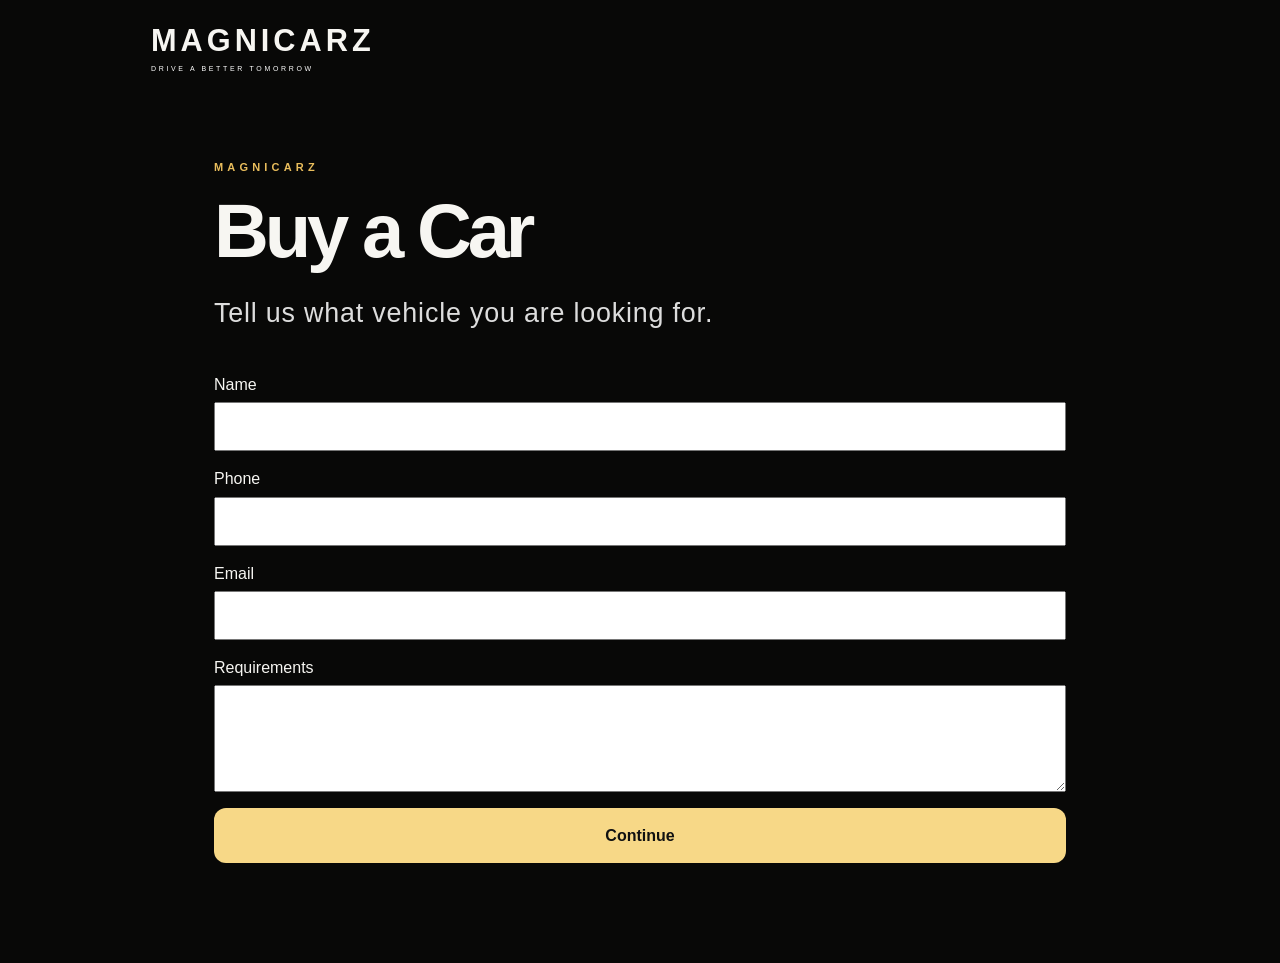
==== workflows/buy-a-car.html @ d4eb0601 "upload magnicarz barcode files Initial raw files of firstgn" ====
<!doctype html>
<html lang="en"><head><meta charset="utf-8"><meta name="viewport" content="width=device-width,initial-scale=1"><title>Buy a Car | Magnicarz</title>
<link rel="stylesheet" href="../styles.css"></head>
<body>
<header class="site-header" style="position:relative"><a class="brand" href="../index.html"><span class="brand-mark"></span><span><strong>MAGNICARZ</strong><small>DRIVE A BETTER TOMORROW</small></span></a></header>
<main style="max-width:900px;margin:auto;padding:60px 24px 100px">
<p class="section-kicker">MAGNICARZ</p><h1 style="font-size:clamp(42px,7vw,76px)">Buy a Car</h1><p class="hero-copy">Tell us what vehicle you are looking for.</p>
<form style="margin-top:40px;display:grid;gap:16px" onsubmit="event.preventDefault();alert('Workflow form ready for backend/Zoho CRM integration.');">
<label>Name<input required name="name" style="display:block;width:100%;padding:15px;margin-top:6px"></label>
<label>Phone<input required name="phone" type="tel" style="display:block;width:100%;padding:15px;margin-top:6px"></label>
<label>Email<input name="email" type="email" style="display:block;width:100%;padding:15px;margin-top:6px"></label>
<label>Requirements<textarea name="requirements" rows="5" style="display:block;width:100%;padding:15px;margin-top:6px"></textarea></label>
<button type="submit" style="padding:16px;border:0;border-radius:12px;background:#f7d887;color:#111;font-weight:700">Continue</button>
</form></main></body></html>
---- styles.css ----
*{box-sizing:border-box}
:root{
  --bg:#080807;--surface:#10100e;--surface-2:#161510;--gold:#e9bd5c;
  --gold-light:#f7d887;--text:#f7f6f2;--muted:#bdbbb5;--line:rgba(255,255,255,.22);
  --max:1180px;--radius:18px
}
html{scroll-behavior:smooth}
body{margin:0;background:var(--bg);color:var(--text);font-family:Inter,Arial,sans-serif;line-height:1.45}
a{color:inherit;text-decoration:none}
button{font:inherit}
.sr-only,.skip-link{position:absolute;width:1px;height:1px;padding:0;margin:-1px;overflow:hidden;clip:rect(0,0,0,0);white-space:nowrap;border:0}
.skip-link:focus{width:auto;height:auto;clip:auto;z-index:9999;top:12px;left:12px;padding:10px 14px;background:#fff;color:#000;border-radius:8px}
.site-header{position:absolute;z-index:20;top:0;left:0;right:0;max-width:var(--max);margin:auto;padding:26px 34px;display:flex;align-items:flex-start;justify-content:space-between}
.brand{display:flex;align-items:center;gap:9px}
.brand-mark{width:58px;display:block}
.brand-mark svg{width:100%;fill:none;stroke:var(--gold);stroke-width:2.2}
.brand strong{display:block;font-family:Montserrat,sans-serif;letter-spacing:.13em;font-size:clamp(20px,2.4vw,34px);line-height:1}
.brand small{display:block;margin-top:7px;font-size:7px;letter-spacing:.38em;color:#fff}
.menu-btn{width:58px;height:58px;border:1px solid rgba(255,255,255,.25);border-radius:12px;background:rgba(8,8,7,.65);backdrop-filter:blur(10px);display:grid;place-content:center;gap:5px;cursor:pointer}
.menu-btn span:not(.sr-only){display:block;width:30px;height:2px;background:#fff}
.mobile-menu{display:none;position:absolute;right:34px;top:92px;background:#11110f;border:1px solid var(--line);padding:12px;border-radius:12px;min-width:170px}
.mobile-menu.open{display:grid}
.mobile-menu a{padding:12px;border-radius:8px}.mobile-menu a:hover{background:#222018;color:var(--gold-light)}
.hero{min-height:680px;position:relative;display:flex;align-items:flex-end;background-image:url("hero-bg.jpg");background-size:cover;background-position:center top}
.hero-overlay{position:absolute;inset:0;background:linear-gradient(90deg,rgba(5,5,4,.96) 0%,rgba(5,5,4,.74) 39%,rgba(5,5,4,.12) 80%),linear-gradient(0deg,var(--bg) 0%,transparent 25%,rgba(0,0,0,.18) 100%)}
.hero-content{position:relative;z-index:1;width:100%;max-width:var(--max);margin:auto;padding:190px 34px 70px}
.eyebrow,.section-kicker{color:var(--gold);letter-spacing:.38em;font-size:11px;font-weight:600;margin:0 0 18px}
.eyebrow span{display:inline-block;width:1px;height:11px;background:var(--gold);margin:0 13px -2px}
h1{font-size:clamp(48px,7vw,88px);line-height:.98;letter-spacing:-.055em;max-width:720px;margin:0;font-weight:800}
h1 em{display:block;color:var(--gold-light);font-style:normal}
.hero-copy{font-size:clamp(18px,2.1vw,28px);color:#ddd;letter-spacing:.03em;margin:26px 0 0}
.services{max-width:var(--max);margin:-1px auto 0;padding:55px 34px 60px;background:var(--bg)}
.section-heading{display:none}
.service-list{display:grid;gap:18px}
.service-card{min-height:132px;border:1px solid var(--line);border-radius:var(--radius);background:linear-gradient(100deg,rgba(25,24,20,.94),rgba(10,10,9,.82));display:grid;grid-template-columns:122px 1fr 58px;align-items:center;gap:28px;padding:18px 26px;transition:transform .2s ease,border-color .2s ease,background .2s ease}
.service-card:hover,.service-card:focus-visible{transform:translateY(-2px);border-color:rgba(233,189,92,.72);background:#15140f}
.service-card:focus-visible{outline:2px solid var(--gold-light);outline-offset:4px}
.service-icon{width:120px;height:96px;border:1px solid rgba(233,189,92,.16);border-radius:16px;display:grid;place-items:center;background:rgba(233,189,92,.035)}
.service-icon svg{width:58px;height:58px;fill:none;stroke:var(--gold-light);stroke-width:1.8;stroke-linecap:round;stroke-linejoin:round}
.service-copy strong{display:block;font-size:clamp(22px,3vw,34px);line-height:1.05}
.service-copy small{display:block;color:var(--muted);font-size:clamp(14px,1.7vw,21px);margin-top:9px}
.arrow{width:56px;height:56px;border-radius:50%;display:grid;place-items:center;background:var(--gold-light);color:#16130c;font-size:34px;font-weight:400;line-height:1}
.contact-strip{border-top:1px solid rgba(255,255,255,.04);max-width:var(--max);margin:auto;padding:20px 34px 30px;text-align:center}
.contact-strip>p{color:var(--gold);letter-spacing:.42em;font-size:11px;margin:0 0 18px}
.contact-strip>p span{color:#e7e3d9}
.gold-rule{width:76px;height:2px;background:var(--gold);margin:0 auto 28px}
.contact-links{display:grid;grid-template-columns:repeat(4,1fr)}
.contact-links a{min-height:70px;display:grid;place-items:center;gap:7px;border-right:1px solid rgba(233,189,92,.28)}
.contact-links a:last-child{border-right:0}
.contact-links span{font-size:28px}.contact-links small{font-size:14px;color:#eee}
footer{text-align:center;padding:20px;color:#777;font-size:11px;border-top:1px solid rgba(255,255,255,.06)}
@media (min-width:900px){
  .hero{min-height:760px}
  .services{padding-top:70px}
  .service-list{grid-template-columns:1fr 1fr}
  .service-card{min-height:150px}
  .service-card:last-child{grid-column:1/-1}
}
@media (max-width:899px){
  .site-header{padding:22px 20px}.menu-btn{width:52px;height:52px}
  .mobile-menu{right:20px;top:82px}
  .hero{min-height:640px;background-position:62% top}
  .hero-content{padding:175px 20px 52px}
  .services{padding:26px 20px 40px}
  .service-card{min-height:112px;grid-template-columns:92px 1fr 48px;gap:16px;padding:14px 15px}
  .service-icon{width:92px;height:82px;border-radius:14px}.service-icon svg{width:48px;height:48px}
  .arrow{width:46px;height:46px;font-size:27px}
  .contact-strip{padding:18px 20px 24px}
}
@media (max-width:560px){
  .brand-mark{width:43px}.brand strong{font-size:19px}.brand small{font-size:5.5px;letter-spacing:.32em}
  .hero{min-height:590px;background-position:62% top}
  .hero-content{padding-top:165px}
  .eyebrow{font-size:8px;letter-spacing:.25em}.eyebrow span{margin:0 7px -2px}
  h1{font-size:clamp(43px,13vw,60px);max-width:470px}
  .hero-copy{font-size:16px;line-height:1.55}
  .service-card{grid-template-columns:72px 1fr 40px;gap:13px;min-height:100px}
  .service-icon{width:72px;height:70px}.service-icon svg{width:39px;height:39px}
  .service-copy strong{font-size:20px}.service-copy small{font-size:13px;margin-top:5px}
  .arrow{width:38px;height:38px;font-size:22px}
  .contact-strip>p{font-size:8px;letter-spacing:.27em}
  .contact-links{grid-template-columns:repeat(2,1fr);gap:10px}
  .contact-links a{border-right:0;border-bottom:1px solid rgba(233,189,92,.18);padding:10px 0}
  .contact-links a:nth-child(odd){border-right:1px solid rgba(233,189,92,.22)}
}
@media (prefers-reduced-motion:reduce){html{scroll-behavior:auto}.service-card{transition:none}}
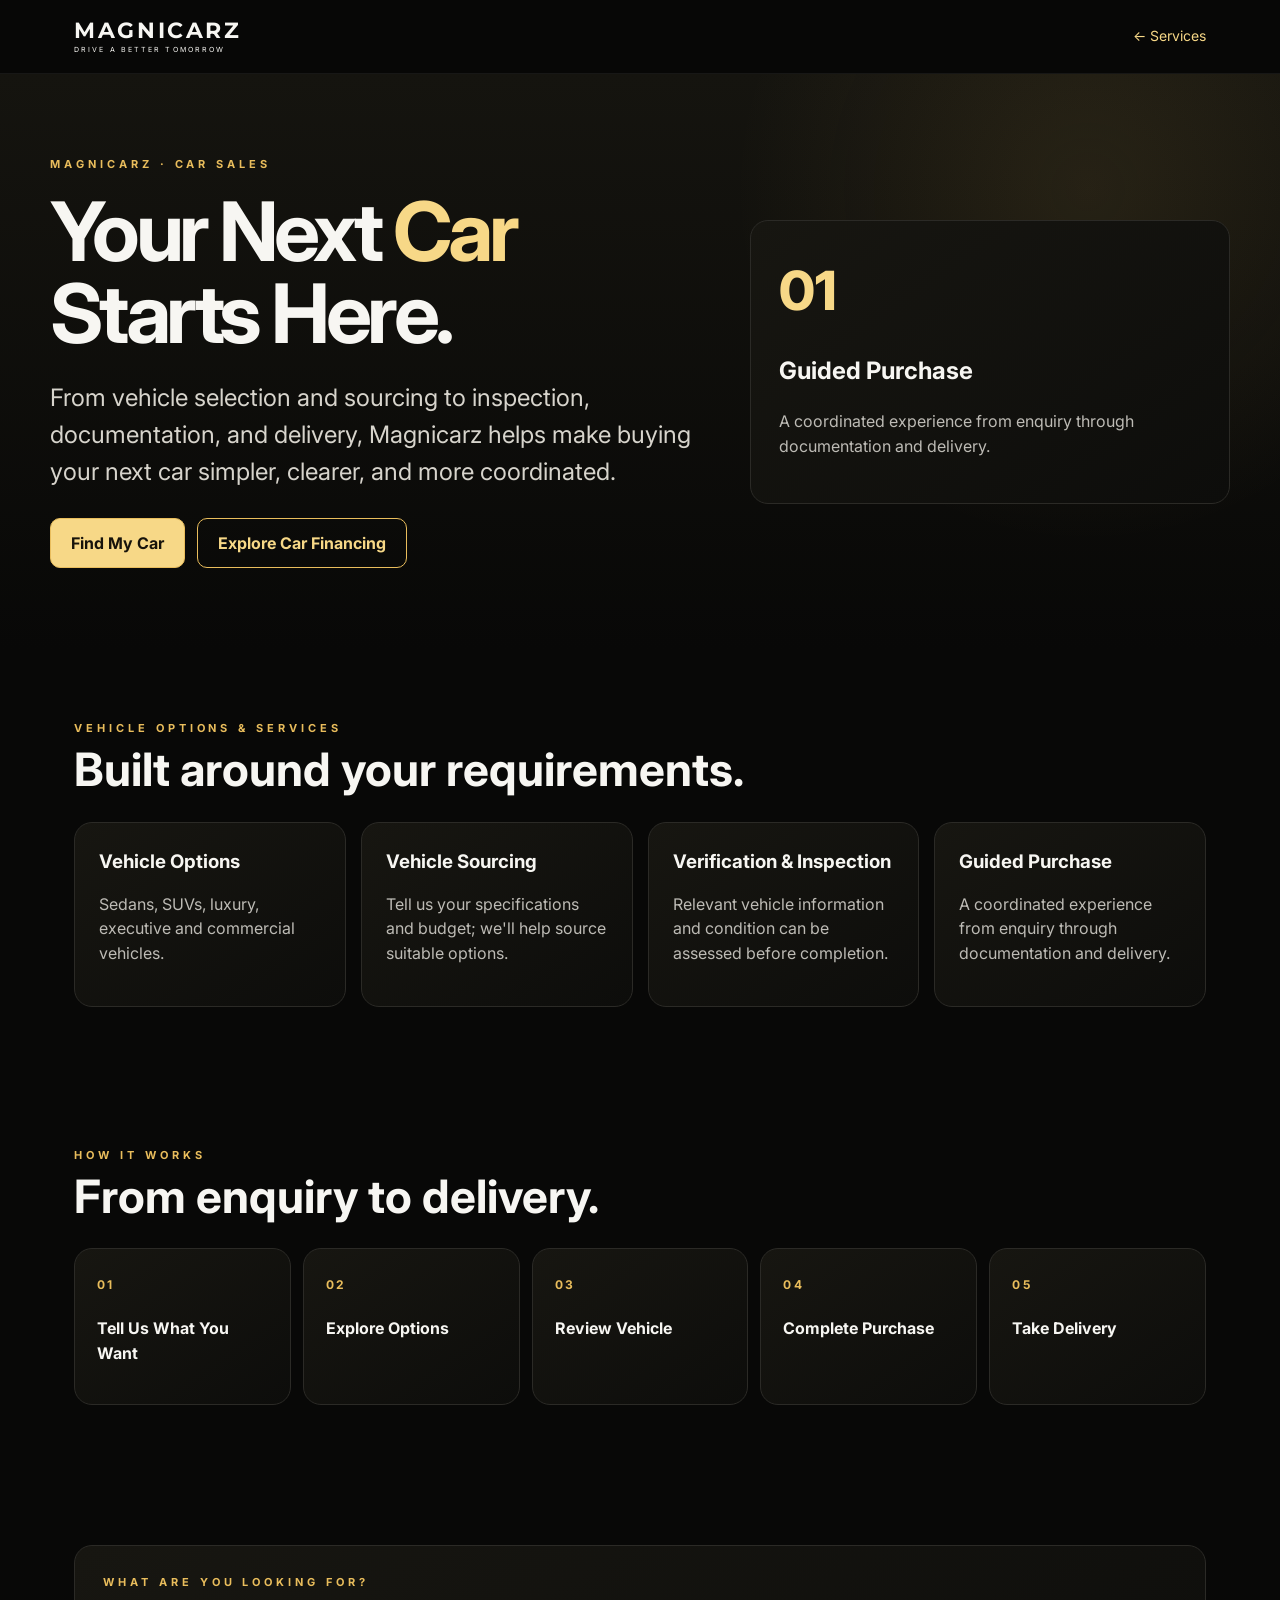
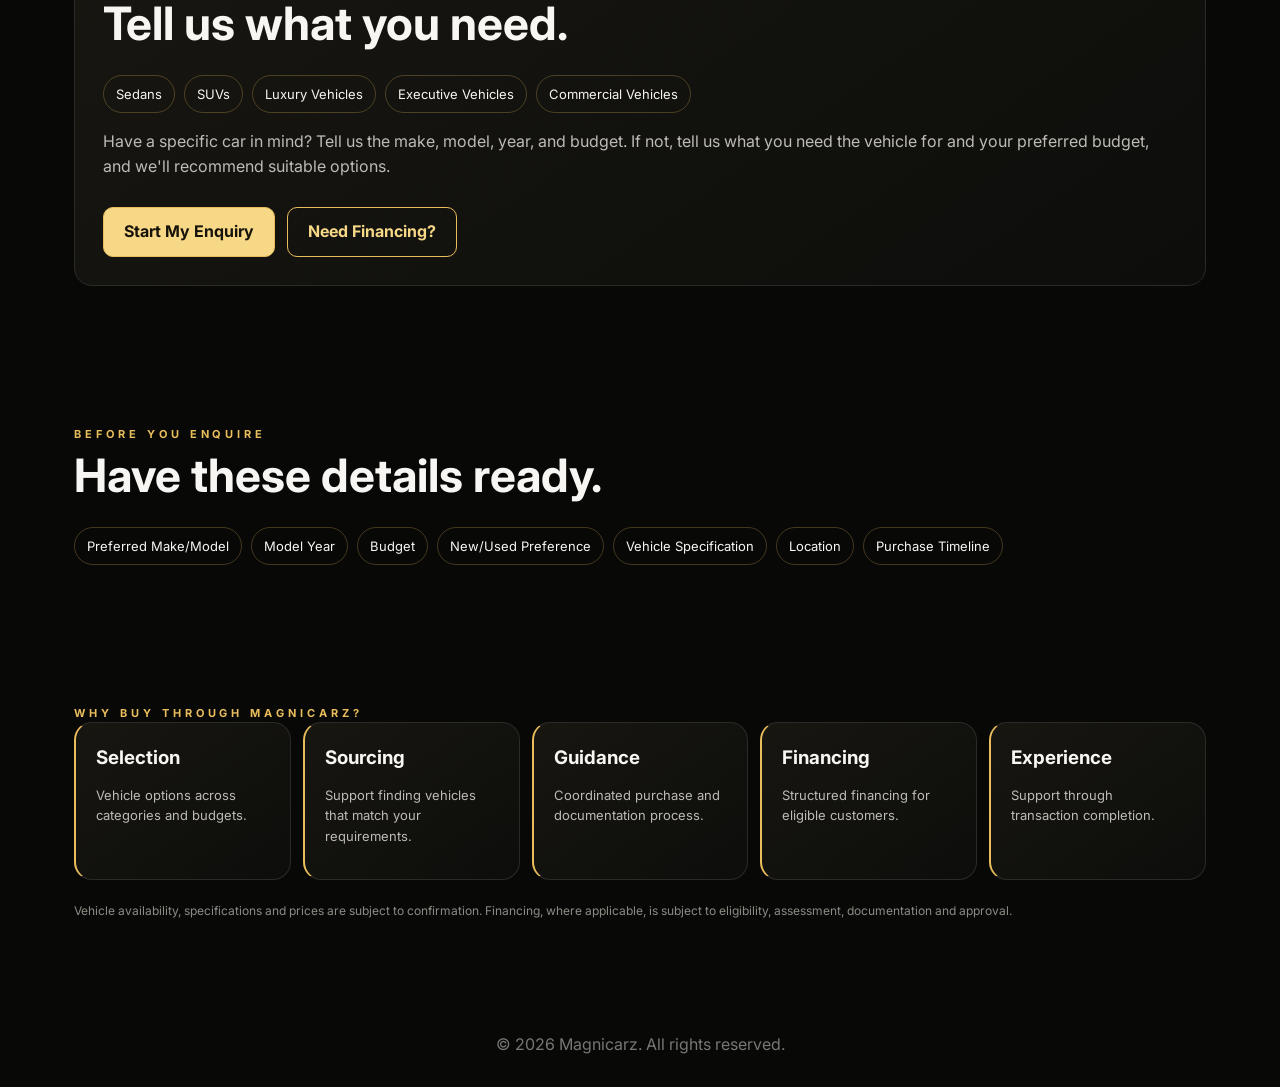
==== commit 58ae9b81: "upload buy-car and car-finance upload buy-a-car webpage and car-financing webpage" ====
--- a/workflows/buy-a-car.html
+++ b/workflows/buy-a-car.html
@@ -1,14 +1,8 @@
-<!doctype html>
-<html lang="en"><head><meta charset="utf-8"><meta name="viewport" content="width=device-width,initial-scale=1"><title>Buy a Car | Magnicarz</title>
-<link rel="stylesheet" href="../styles.css"></head>
-<body>
-<header class="site-header" style="position:relative"><a class="brand" href="../index.html"><span class="brand-mark"></span><span><strong>MAGNICARZ</strong><small>DRIVE A BETTER TOMORROW</small></span></a></header>
-<main style="max-width:900px;margin:auto;padding:60px 24px 100px">
-<p class="section-kicker">MAGNICARZ</p><h1 style="font-size:clamp(42px,7vw,76px)">Buy a Car</h1><p class="hero-copy">Tell us what vehicle you are looking for.</p>
-<form style="margin-top:40px;display:grid;gap:16px" onsubmit="event.preventDefault();alert('Workflow form ready for backend/Zoho CRM integration.');">
-<label>Name<input required name="name" style="display:block;width:100%;padding:15px;margin-top:6px"></label>
-<label>Phone<input required name="phone" type="tel" style="display:block;width:100%;padding:15px;margin-top:6px"></label>
-<label>Email<input name="email" type="email" style="display:block;width:100%;padding:15px;margin-top:6px"></label>
-<label>Requirements<textarea name="requirements" rows="5" style="display:block;width:100%;padding:15px;margin-top:6px"></textarea></label>
-<button type="submit" style="padding:16px;border:0;border-radius:12px;background:#f7d887;color:#111;font-weight:700">Continue</button>
-</form></main></body></html>+<!doctype html><html lang="en"><head><meta charset="utf-8"><meta name="viewport" content="width=device-width,initial-scale=1"><title>Car Sales | Magnicarz</title><link rel="stylesheet" href="../workflow.css"><link rel="preconnect" href="https://fonts.googleapis.com"><link href="https://fonts.googleapis.com/css2?family=Inter:wght@400;500;600;700;800&family=Montserrat:wght@500;600;700&display=swap" rel="stylesheet"></head><body><header class="wf-header"><div class="wf-nav"><a class="wf-brand" href="../index.html"><span><strong>MAGNICARZ</strong><small>DRIVE A BETTER TOMORROW</small></span></a><a class="back" href="../index.html">← Services</a></div></header>
+<section class="wf-hero"><div class="wf-grid"><div><div class="k">MAGNICARZ · CAR SALES</div><h1>Your Next <span>Car</span> Starts Here.</h1><p class="lead">From vehicle selection and sourcing to inspection, documentation, and delivery, Magnicarz helps make buying your next car simpler, clearer, and more coordinated.</p><div class="cta"><a class="btn primary" href="#enquire">Find My Car</a><a class="btn secondary" href="car-financing.html">Explore Car Financing</a></div></div><aside class="panel"><div class="num">01</div><h2>Guided Purchase</h2><p class="intro">A coordinated experience from enquiry through documentation and delivery.</p></aside></div></section>
+<section class="section"><div class="k">VEHICLE OPTIONS & SERVICES</div><h2>Built around your requirements.</h2><div class="cards"><article class="card"><h3>Vehicle Options</h3><p>Sedans, SUVs, luxury, executive and commercial vehicles.</p></article><article class="card"><h3>Vehicle Sourcing</h3><p>Tell us your specifications and budget; we'll help source suitable options.</p></article><article class="card"><h3>Verification & Inspection</h3><p>Relevant vehicle information and condition can be assessed before completion.</p></article><article class="card"><h3>Guided Purchase</h3><p>A coordinated experience from enquiry through documentation and delivery.</p></article></div></div></section>
+<section class="section"><div class="k">HOW IT WORKS</div><h2>From enquiry to delivery.</h2><div class="steps"><div class="step"><b>01</b><h3>Tell Us What You Want</h3></div><div class="step"><b>02</b><h3>Explore Options</h3></div><div class="step"><b>03</b><h3>Review Vehicle</h3></div><div class="step"><b>04</b><h3>Complete Purchase</h3></div><div class="step"><b>05</b><h3>Take Delivery</h3></div></div></section>
+<section id="enquire" class="section"><div class="panel"><div class="k">WHAT ARE YOU LOOKING FOR?</div><h2>Tell us what you need.</h2><div class="chips"><span class="chip">Sedans</span><span class="chip">SUVs</span><span class="chip">Luxury Vehicles</span><span class="chip">Executive Vehicles</span><span class="chip">Commercial Vehicles</span></div><p class="intro">Have a specific car in mind? Tell us the make, model, year, and budget. If not, tell us what you need the vehicle for and your preferred budget, and we'll recommend suitable options.</p><div class="cta"><a class="btn primary" href="mailto:info@magnicarz.com?subject=Magnicarz%20Car%20Enquiry">Start My Enquiry</a><a class="btn secondary" href="car-financing.html">Need Financing?</a></div></div></section>
+<section class="section"><div class="k">BEFORE YOU ENQUIRE</div><h2>Have these details ready.</h2><div class="chips"><span class="chip">Preferred Make/Model</span><span class="chip">Model Year</span><span class="chip">Budget</span><span class="chip">New/Used Preference</span><span class="chip">Vehicle Specification</span><span class="chip">Location</span><span class="chip">Purchase Timeline</span></div></section>
+<section class="section"><div class="k">WHY BUY THROUGH MAGNICARZ?</div><div class="feature-grid"><div class="feature"><h3>Selection</h3><p>Vehicle options across categories and budgets.</p></div><div class="feature"><h3>Sourcing</h3><p>Support finding vehicles that match your requirements.</p></div><div class="feature"><h3>Guidance</h3><p>Coordinated purchase and documentation process.</p></div><div class="feature"><h3>Financing</h3><p>Structured financing for eligible customers.</p></div><div class="feature"><h3>Experience</h3><p>Support through transaction completion.</p></div></div><p class="notice">Vehicle availability, specifications and prices are subject to confirmation. Financing, where applicable, is subject to eligibility, assessment, documentation and approval.</p></section>
+<footer>© 2026 Magnicarz. All rights reserved.</footer></body></html>
--- a/workflow.css
+++ b/workflow.css
@@ -0,0 +1,7 @@
+
+:root{--bg:#080807;--card:#11110f;--gold:#e9bd5c;--gold2:#f7d887;--text:#f7f6f2;--muted:#bdbbb5;--line:#2b2a26;--max:1180px}
+*{box-sizing:border-box}html{scroll-behavior:smooth}body{margin:0;background:var(--bg);color:var(--text);font:16px/1.55 Inter,Arial,sans-serif}a{color:inherit;text-decoration:none}
+.wf-header{position:sticky;top:0;z-index:20;background:#080807ee;backdrop-filter:blur(14px);border-bottom:1px solid #ffffff10}.wf-nav{max-width:var(--max);margin:auto;padding:17px 24px;display:flex;justify-content:space-between;align-items:center}.wf-brand{display:flex;align-items:center;gap:10px}.wf-brand strong{font:700 22px Montserrat;letter-spacing:.12em}.wf-brand small{display:block;font-size:7px;letter-spacing:.3em}.back{color:var(--gold2);font-size:14px}
+.wf-hero{background:radial-gradient(circle at 85% 20%,#e9bd5c18,transparent 30%),linear-gradient(#15140f,#080807);padding:82px 24px}.wf-grid{max-width:var(--max);margin:auto;display:grid;grid-template-columns:1.15fr .85fr;gap:50px;align-items:center}.k{color:var(--gold);font-size:11px;font-weight:700;letter-spacing:.36em}.wf-hero h1{font-size:clamp(44px,7vw,82px);line-height:1;letter-spacing:-.055em;margin:18px 0}.wf-hero h1 span{color:var(--gold2)}.lead{font-size:clamp(18px,2.2vw,24px);color:#d7d4cc;max-width:720px}.panel,.card,.step,.feature{background:linear-gradient(145deg,#171611,#0d0d0b);border:1px solid var(--line);border-radius:18px}.panel{padding:28px}.num{font-size:54px;font-weight:800;color:var(--gold2)}.section{max-width:var(--max);margin:auto;padding:70px 24px;border-top:1px solid #fff0008}.section h2{font-size:clamp(29px,4vw,46px);line-height:1.05;margin:8px 0 28px}.cards{display:grid;grid-template-columns:repeat(4,1fr);gap:15px}.card{padding:24px}.card h3,.feature h3{margin:0 0 8px}.card p,.feature p,.intro{color:var(--muted)}.steps{display:grid;grid-template-columns:repeat(5,1fr);gap:12px}.step{padding:22px;min-height:140px}.step b{color:var(--gold);font-size:12px;letter-spacing:.2em}.step h3{font-size:16px;margin-top:20px}.chips{display:flex;gap:9px;flex-wrap:wrap}.chip{border:1px solid #e9bd5c44;border-radius:99px;padding:8px 12px;font-size:13px}.feature-grid{display:grid;grid-template-columns:repeat(5,1fr);gap:12px}.feature{padding:20px;border-left:2px solid var(--gold)}.feature p{font-size:13px}.cta{display:flex;gap:12px;flex-wrap:wrap;margin-top:28px}.btn{display:inline-flex;align-items:center;justify-content:center;min-height:50px;padding:0 20px;border-radius:10px;border:1px solid var(--gold);font-weight:700}.primary{background:var(--gold2);color:#17130b}.secondary{color:var(--gold2)}table{width:100%;border-collapse:collapse;background:var(--card);border-radius:14px;overflow:hidden}th,td{text-align:left;padding:15px;border-bottom:1px solid var(--line);white-space:nowrap}th{font-size:11px;color:var(--gold2);letter-spacing:.08em}td{font-size:14px}.notice{color:#8e8b84;font-size:12px;margin-top:22px}footer{text-align:center;padding:30px;color:#777;border-top:1px solid #fff0008}
+@media(max-width:900px){.wf-grid{grid-template-columns:1fr}.cards{grid-template-columns:1fr 1fr}.steps{grid-template-columns:1fr 1fr}.feature-grid{grid-template-columns:1fr 1fr}}
+@media(max-width:600px){.wf-nav{padding:15px 18px}.wf-brand strong{font-size:18px}.back{font-size:12px}.wf-hero{padding:58px 18px}.section{padding:52px 18px}.cards,.steps,.feature-grid{grid-template-columns:1fr}.cta .btn{width:100%}.step{min-height:auto}table{display:block;overflow-x:auto}}
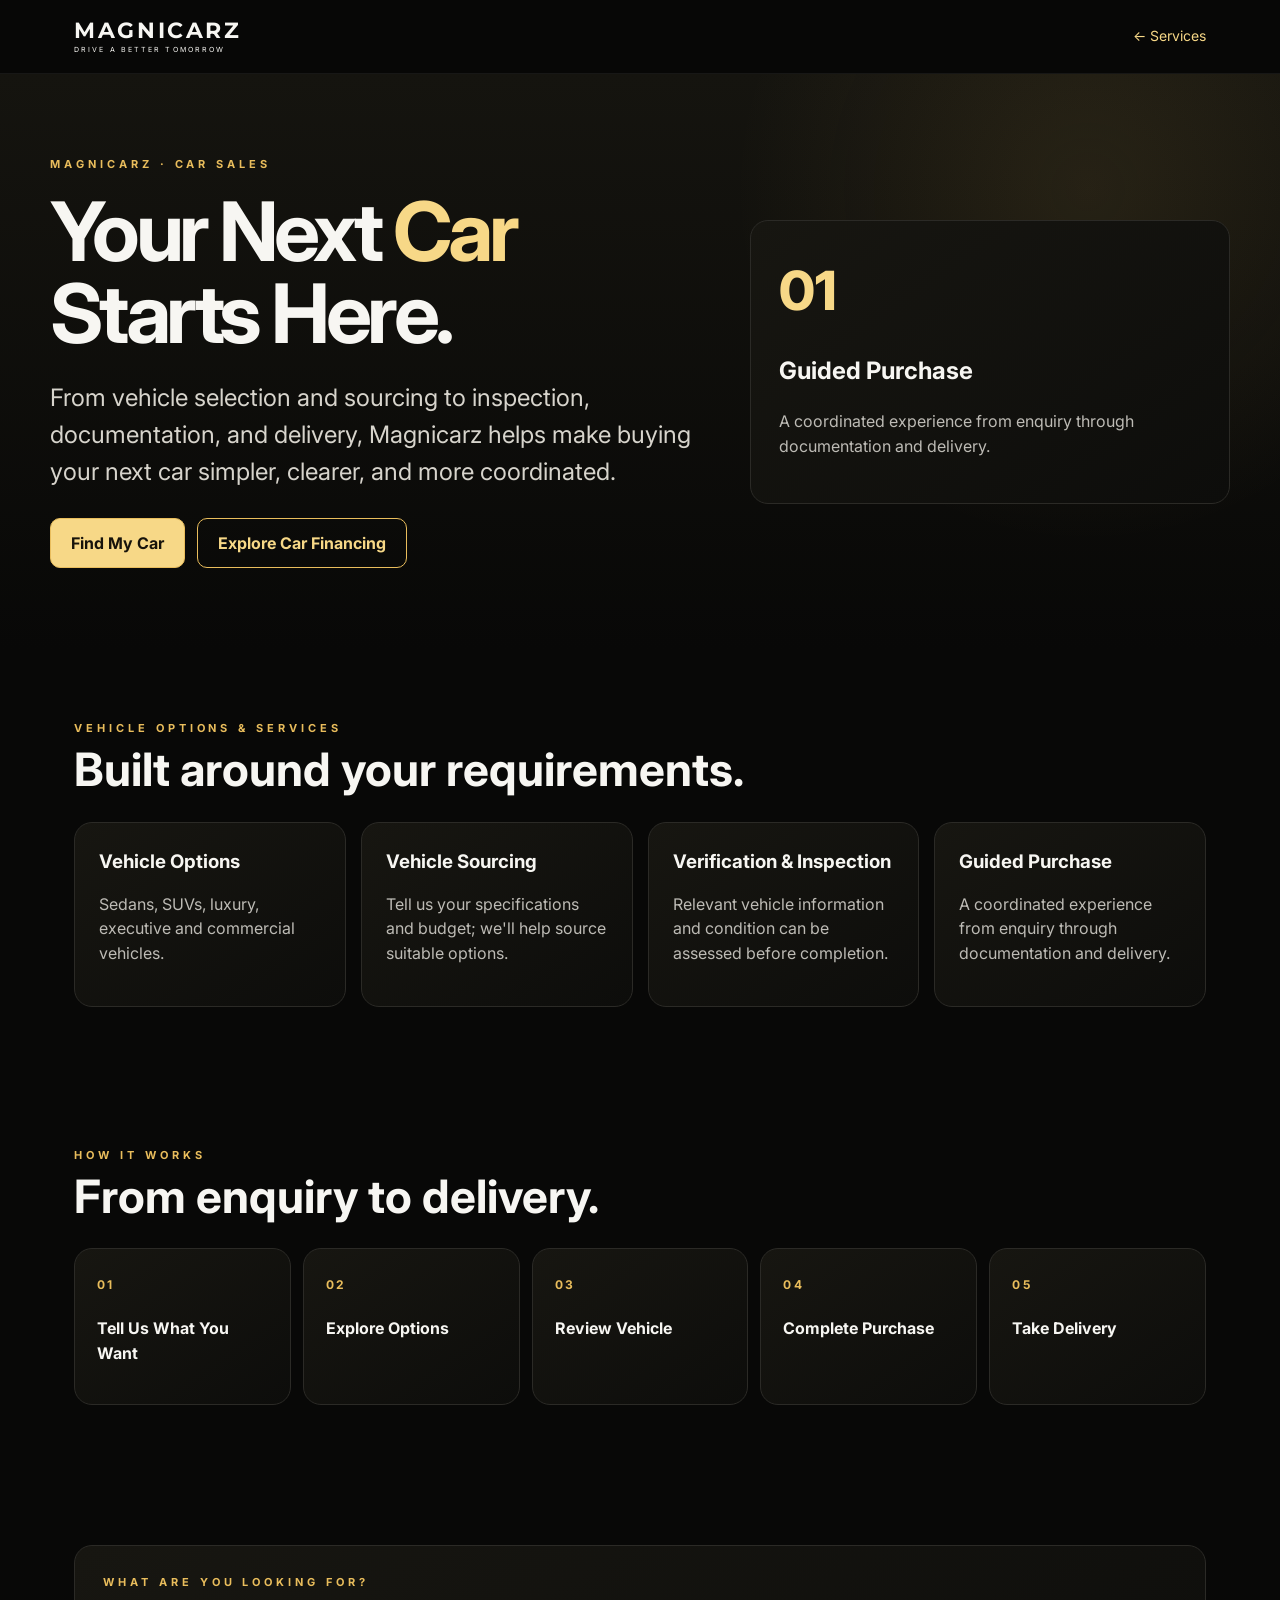
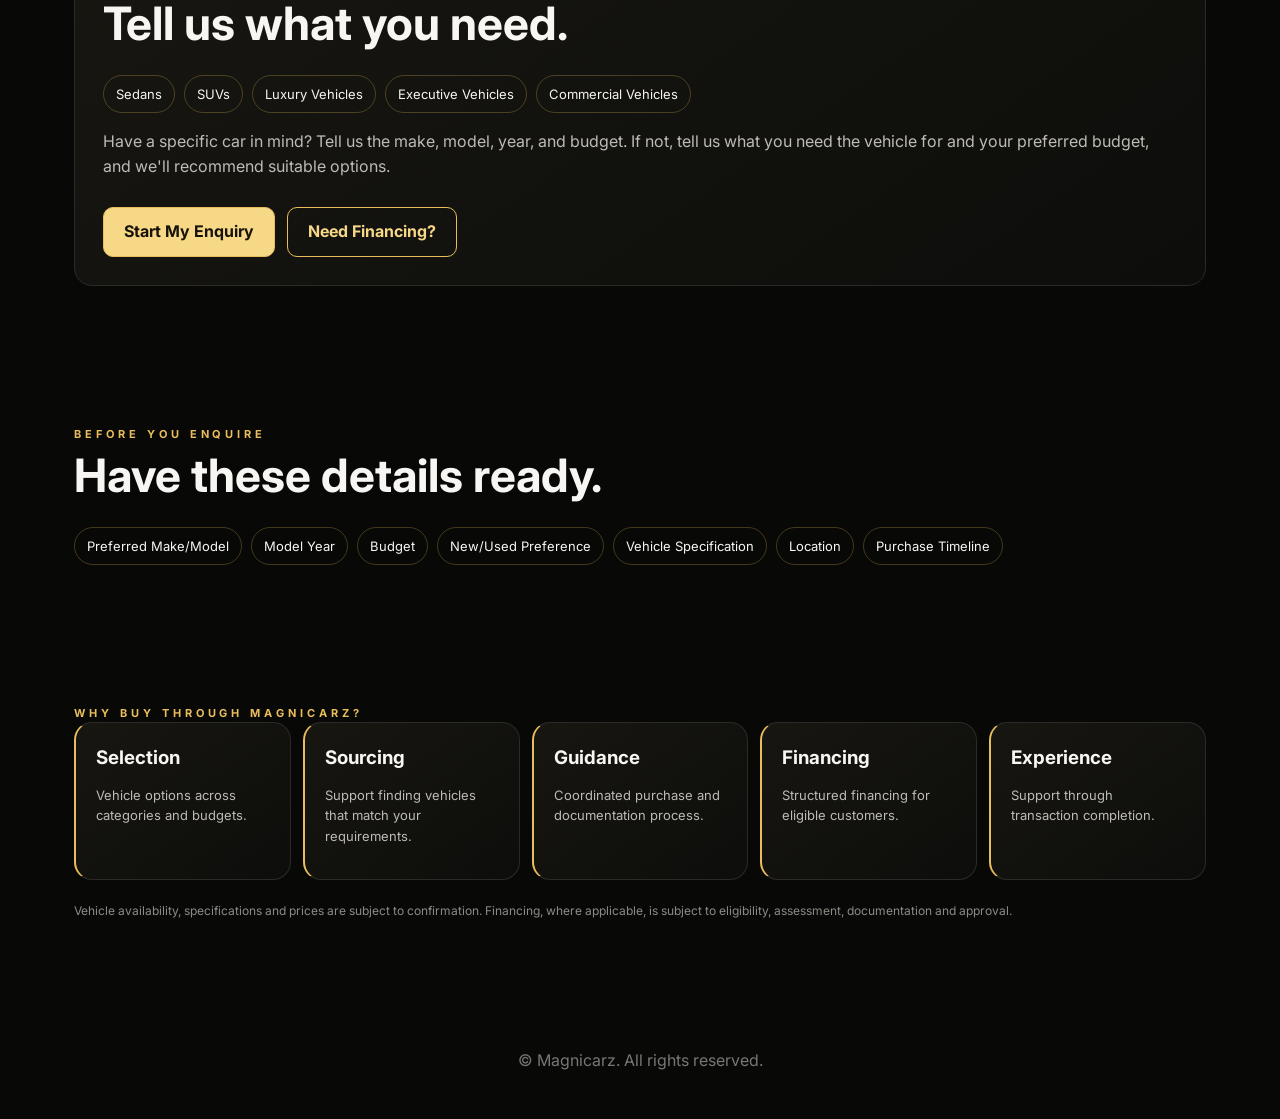
==== commit 171e3e8a: "Update workflow webpages" ====
--- a/workflows/buy-a-car.html
+++ b/workflows/buy-a-car.html
@@ -1,8 +1,137 @@
-<!doctype html><html lang="en"><head><meta charset="utf-8"><meta name="viewport" content="width=device-width,initial-scale=1"><title>Car Sales | Magnicarz</title><link rel="stylesheet" href="../workflow.css"><link rel="preconnect" href="https://fonts.googleapis.com"><link href="https://fonts.googleapis.com/css2?family=Inter:wght@400;500;600;700;800&family=Montserrat:wght@500;600;700&display=swap" rel="stylesheet"></head><body><header class="wf-header"><div class="wf-nav"><a class="wf-brand" href="../index.html"><span><strong>MAGNICARZ</strong><small>DRIVE A BETTER TOMORROW</small></span></a><a class="back" href="../index.html">← Services</a></div></header>
-<section class="wf-hero"><div class="wf-grid"><div><div class="k">MAGNICARZ · CAR SALES</div><h1>Your Next <span>Car</span> Starts Here.</h1><p class="lead">From vehicle selection and sourcing to inspection, documentation, and delivery, Magnicarz helps make buying your next car simpler, clearer, and more coordinated.</p><div class="cta"><a class="btn primary" href="#enquire">Find My Car</a><a class="btn secondary" href="car-financing.html">Explore Car Financing</a></div></div><aside class="panel"><div class="num">01</div><h2>Guided Purchase</h2><p class="intro">A coordinated experience from enquiry through documentation and delivery.</p></aside></div></section>
-<section class="section"><div class="k">VEHICLE OPTIONS & SERVICES</div><h2>Built around your requirements.</h2><div class="cards"><article class="card"><h3>Vehicle Options</h3><p>Sedans, SUVs, luxury, executive and commercial vehicles.</p></article><article class="card"><h3>Vehicle Sourcing</h3><p>Tell us your specifications and budget; we'll help source suitable options.</p></article><article class="card"><h3>Verification & Inspection</h3><p>Relevant vehicle information and condition can be assessed before completion.</p></article><article class="card"><h3>Guided Purchase</h3><p>A coordinated experience from enquiry through documentation and delivery.</p></article></div></div></section>
-<section class="section"><div class="k">HOW IT WORKS</div><h2>From enquiry to delivery.</h2><div class="steps"><div class="step"><b>01</b><h3>Tell Us What You Want</h3></div><div class="step"><b>02</b><h3>Explore Options</h3></div><div class="step"><b>03</b><h3>Review Vehicle</h3></div><div class="step"><b>04</b><h3>Complete Purchase</h3></div><div class="step"><b>05</b><h3>Take Delivery</h3></div></div></section>
-<section id="enquire" class="section"><div class="panel"><div class="k">WHAT ARE YOU LOOKING FOR?</div><h2>Tell us what you need.</h2><div class="chips"><span class="chip">Sedans</span><span class="chip">SUVs</span><span class="chip">Luxury Vehicles</span><span class="chip">Executive Vehicles</span><span class="chip">Commercial Vehicles</span></div><p class="intro">Have a specific car in mind? Tell us the make, model, year, and budget. If not, tell us what you need the vehicle for and your preferred budget, and we'll recommend suitable options.</p><div class="cta"><a class="btn primary" href="mailto:info@magnicarz.com?subject=Magnicarz%20Car%20Enquiry">Start My Enquiry</a><a class="btn secondary" href="car-financing.html">Need Financing?</a></div></div></section>
-<section class="section"><div class="k">BEFORE YOU ENQUIRE</div><h2>Have these details ready.</h2><div class="chips"><span class="chip">Preferred Make/Model</span><span class="chip">Model Year</span><span class="chip">Budget</span><span class="chip">New/Used Preference</span><span class="chip">Vehicle Specification</span><span class="chip">Location</span><span class="chip">Purchase Timeline</span></div></section>
-<section class="section"><div class="k">WHY BUY THROUGH MAGNICARZ?</div><div class="feature-grid"><div class="feature"><h3>Selection</h3><p>Vehicle options across categories and budgets.</p></div><div class="feature"><h3>Sourcing</h3><p>Support finding vehicles that match your requirements.</p></div><div class="feature"><h3>Guidance</h3><p>Coordinated purchase and documentation process.</p></div><div class="feature"><h3>Financing</h3><p>Structured financing for eligible customers.</p></div><div class="feature"><h3>Experience</h3><p>Support through transaction completion.</p></div></div><p class="notice">Vehicle availability, specifications and prices are subject to confirmation. Financing, where applicable, is subject to eligibility, assessment, documentation and approval.</p></section>
-<footer>© 2026 Magnicarz. All rights reserved.</footer></body></html>+<!doctype html>
+<html lang="en">
+
+<head>
+    <meta charset="utf-8">
+    <meta name="viewport" content="width=device-width,initial-scale=1">
+    <title>Car Sales | Magnicarz</title>
+    <link rel="stylesheet" href="../workflow.css">
+    <link rel="preconnect" href="https://fonts.googleapis.com">
+    <link
+        href="https://fonts.googleapis.com/css2?family=Inter:wght@400;500;600;700;800&family=Montserrat:wght@500;600;700&display=swap"
+        rel="stylesheet">
+   <link rel="stylesheet" href="styles.css">    
+</head>
+
+<body>
+    <header class="wf-header">
+        <div class="wf-nav"><a class="wf-brand" href="../index.html"><span><strong>MAGNICARZ</strong><small>DRIVE A
+                        BETTER TOMORROW</small></span></a><a class="back" href="../index.html">← Services</a></div>
+    </header>
+    <section class="wf-hero">
+        <div class="wf-grid">
+            <div>
+                <div class="k">MAGNICARZ · CAR SALES</div>
+                <h1>Your Next <span>Car</span> Starts Here.</h1>
+                <p class="lead">From vehicle selection and sourcing to inspection, documentation, and delivery,
+                    Magnicarz helps make buying your next car simpler, clearer, and more coordinated.</p>
+                <div class="cta"><a class="btn primary" href="https://forms.cloud.microsoft/r/vLNFFszDPg">Find My
+                        Car</a><a class="btn secondary" href="car-financing.html">Explore Car Financing</a></div>
+            </div>
+            <aside class="panel">
+                <div class="num">01</div>
+                <h2>Guided Purchase</h2>
+                <p class="intro">A coordinated experience from enquiry through documentation and delivery.</p>
+            </aside>
+        </div>
+    </section>
+    <section class="section">
+        <div class="k">VEHICLE OPTIONS & SERVICES</div>
+        <h2>Built around your requirements.</h2>
+        <div class="cards">
+            <article class="card">
+                <h3>Vehicle Options</h3>
+                <p>Sedans, SUVs, luxury, executive and commercial vehicles.</p>
+            </article>
+            <article class="card">
+                <h3>Vehicle Sourcing</h3>
+                <p>Tell us your specifications and budget; we'll help source suitable options.</p>
+            </article>
+            <article class="card">
+                <h3>Verification & Inspection</h3>
+                <p>Relevant vehicle information and condition can be assessed before completion.</p>
+            </article>
+            <article class="card">
+                <h3>Guided Purchase</h3>
+                <p>A coordinated experience from enquiry through documentation and delivery.</p>
+            </article>
+        </div>
+        </div>
+    </section>
+    <section class="section">
+        <div class="k">HOW IT WORKS</div>
+        <h2>From enquiry to delivery.</h2>
+        <div class="steps">
+            <div class="step"><b>01</b>
+                <h3>Tell Us What You Want</h3>
+            </div>
+            <div class="step"><b>02</b>
+                <h3>Explore Options</h3>
+            </div>
+            <div class="step"><b>03</b>
+                <h3>Review Vehicle</h3>
+            </div>
+            <div class="step"><b>04</b>
+                <h3>Complete Purchase</h3>
+            </div>
+            <div class="step"><b>05</b>
+                <h3>Take Delivery</h3>
+            </div>
+        </div>
+    </section>
+    <section id="enquire" class="section">
+        <div class="panel">
+            <div class="k">WHAT ARE YOU LOOKING FOR?</div>
+            <h2>Tell us what you need.</h2>
+            <div class="chips"><span class="chip">Sedans</span><span class="chip">SUVs</span><span class="chip">Luxury
+                    Vehicles</span><span class="chip">Executive Vehicles</span><span class="chip">Commercial
+                    Vehicles</span></div>
+            <p class="intro">Have a specific car in mind? Tell us the make, model, year, and budget. If not, tell us
+                what you need the vehicle for and your preferred budget, and we'll recommend suitable options.</p>
+            <div class="cta"><a class="btn primary"
+                    href="mailto:info@magnicarz.com?subject=Magnicarz%20Car%20Enquiry">Start My Enquiry</a><a
+                    class="btn secondary" href="car-financing.html">Need Financing?</a></div>
+        </div>
+    </section>
+    <section class="section">
+        <div class="k">BEFORE YOU ENQUIRE</div>
+        <h2>Have these details ready.</h2>
+        <div class="chips"><span class="chip">Preferred Make/Model</span><span class="chip">Model Year</span><span
+                class="chip">Budget</span><span class="chip">New/Used Preference</span><span class="chip">Vehicle
+                Specification</span><span class="chip">Location</span><span class="chip">Purchase Timeline</span></div>
+    </section>
+    <section class="section">
+        <div class="k">WHY BUY THROUGH MAGNICARZ?</div>
+        <div class="feature-grid">
+            <div class="feature">
+                <h3>Selection</h3>
+                <p>Vehicle options across categories and budgets.</p>
+            </div>
+            <div class="feature">
+                <h3>Sourcing</h3>
+                <p>Support finding vehicles that match your requirements.</p>
+            </div>
+            <div class="feature">
+                <h3>Guidance</h3>
+                <p>Coordinated purchase and documentation process.</p>
+            </div>
+            <div class="feature">
+                <h3>Financing</h3>
+                <p>Structured financing for eligible customers.</p>
+            </div>
+            <div class="feature">
+                <h3>Experience</h3>
+                <p>Support through transaction completion.</p>
+            </div>
+        </div>
+        <p class="notice">Vehicle availability, specifications and prices are subject to confirmation. Financing, where
+            applicable, is subject to eligibility, assessment, documentation and approval.</p>
+    </section>
+    <footer>
+        <p>© <span id="year"></span> Magnicarz. All rights reserved.</p>
+    </footer>
+
+     <script src="app.js"></script>
+</body>
+
+</html>
